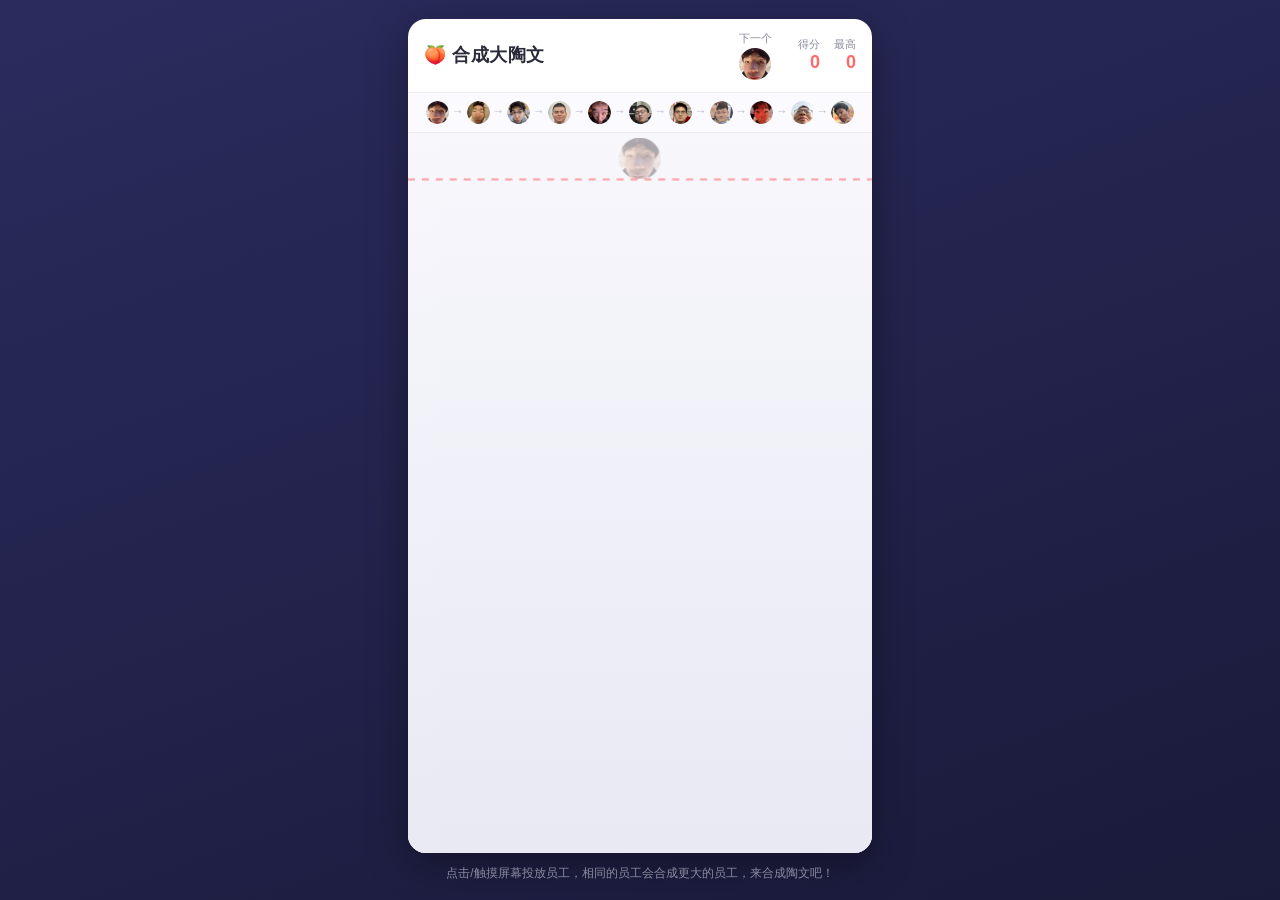
==== index.html @ 75e02ccc "修复：Service Worker 改网络优先 + 图片加载重试 + 版本号防缓存，解决旧缓存导致显示 emoji 的问题" ====
<!DOCTYPE html>
<html lang="zh-CN">
<head>
<meta charset="UTF-8">
<meta name="viewport" content="width=device-width, initial-scale=1.0, maximum-scale=1.0, user-scalable=no">
<title>合成大陶文</title>
<meta name="theme-color" content="#1a1a3a">
<link rel="manifest" href="manifest.json">
<link rel="apple-touch-icon" href="icons/icon-180.png">
<meta name="apple-mobile-web-app-capable" content="yes">
<meta name="mobile-web-app-capable" content="yes">
<meta name="apple-mobile-web-app-status-bar-style" content="black-translucent">
<meta name="apple-mobile-web-app-title" content="合成大陶文">
<style>
  :root {
    --bg1: #2b2b5e;
    --bg2: #1a1a3a;
    --panel: #ffffff;
    --accent: #ff6b6b;
    --ink: #2b2b3a;
    --muted: #8a8aa0;
  }
  * { box-sizing: border-box; -webkit-tap-highlight-color: transparent; }
  html, body {
    margin: 0;
    padding: 0;
    height: 100%;
    font-family: -apple-system, "PingFang SC", "Microsoft YaHei", "Segoe UI", sans-serif;
    background: linear-gradient(160deg, var(--bg1) 0%, var(--bg2) 100%);
    color: var(--ink);
    overflow: hidden;
    user-select: none;
    -webkit-user-select: none;
  }
  #app {
    height: 100%;
    display: flex;
    flex-direction: column;
    align-items: center;
    justify-content: center;
    gap: 12px;
    padding: 12px;
  }
  .panel {
    background: var(--panel);
    border-radius: 18px;
    box-shadow: 0 12px 40px rgba(0,0,0,.35);
    overflow: hidden;
    display: flex;
    flex-direction: column;
    max-width: 100%;
    max-height: 100%;
  }
  header {
    display: flex;
    align-items: center;
    justify-content: space-between;
    padding: 12px 16px;
    border-bottom: 1px solid #eee;
    gap: 12px;
  }
  .title {
    font-size: 18px;
    font-weight: 700;
    letter-spacing: .5px;
  }
  .scores { display: flex; align-items: center; gap: 14px; }
  .score-box { text-align: right; }
  .score-box .label { font-size: 11px; color: var(--muted); }
  .score-box .value { font-size: 18px; font-weight: 700; color: var(--accent); }
  .next-box {
    display: flex;
    flex-direction: column;
    align-items: center;
    justify-content: center;
    min-width: 58px;
  }
  .next-box .label { font-size: 11px; color: var(--muted); }
  .next-preview {
    margin-top: 2px;
    width: 32px; height: 32px;
    display: flex; align-items: center; justify-content: center;
  }
  .next-preview img { width: 32px; height: 32px; display: block; }
  .next-preview .next-emoji { font-size: 30px; line-height: 1; }
  .progression {
    display: flex;
    align-items: center;
    justify-content: center;
    gap: 0;
    padding: 8px 16px;
    background: #fafaff;
    border-bottom: 1px solid #eee;
    overflow: hidden;
  }
  .progression .pf-item {
    width: var(--pf, 24px);
    height: var(--pf, 24px);
    border-radius: 50%;
    object-fit: cover;
    flex: 0 0 auto;
    display: block;
  }
  .progression .pf-emoji {
    display: flex;
    align-items: center;
    justify-content: center;
    font-size: calc(var(--pf, 24px) * 0.86);
  }
  .progression .pf-arrow {
    color: #b9b9cc;
    font-size: calc(var(--pf, 24px) * 0.5);
    line-height: 1;
    margin: 0 3px;
    flex: 0 0 auto;
  }
  .stage {
    position: relative;
    display: flex;
    align-items: center;
    justify-content: center;
    background: #f4f4fa;
  }
  canvas { display: block; touch-action: none; }
  .overlay {
    position: absolute;
    inset: 0;
    display: flex;
    flex-direction: column;
    align-items: center;
    justify-content: center;
    background: rgba(20,20,40,.55);
    color: #fff;
    backdrop-filter: blur(2px);
    text-align: center;
    padding: 20px;
    transition: opacity .2s;
  }
  .overlay.hidden { opacity: 0; pointer-events: none; }
  .overlay h2 { margin: 0 0 6px; font-size: 26px; }
  .overlay p { margin: 4px 0; font-size: 15px; opacity: .9; }
  .overlay .final-score { font-size: 40px; font-weight: 800; margin: 8px 0; }
  .btn {
    margin-top: 16px;
    padding: 12px 34px;
    font-size: 16px;
    font-weight: 700;
    color: #fff;
    background: linear-gradient(135deg, #ff8a5c, #ff5e62);
    border: none;
    border-radius: 999px;
    cursor: pointer;
    box-shadow: 0 6px 18px rgba(255,94,98,.45);
  }
  .btn:active { transform: scale(.96); }
  .hint { font-size: 12px; color: var(--muted); text-align: center; }
</style>
</head>
<body>
<div id="app">
  <div class="panel">
    <header>
      <div class="title">🍑 合成大陶文</div>
      <div class="scores">
        <div class="next-box">
          <span class="label">下一个</span>
          <div id="nextPreview" class="next-preview"><span class="next-emoji">🍒</span></div>
        </div>
        <div class="score-box">
          <div class="label">得分</div>
          <div class="value" id="score">0</div>
        </div>
        <div class="score-box">
          <div class="label">最高</div>
          <div class="value" id="best">0</div>
        </div>
      </div>
    </header>
    <div class="progression" id="progression"></div>
    <div class="stage">
      <canvas id="game"></canvas>
      <div class="overlay" id="overlay">
        <h2>游戏结束</h2>
        <div class="final-score" id="finalScore">0</div>
        <p id="bestLine">最高分 0</p>
        <button class="btn" id="restartBtn">重新开始</button>
      </div>
    </div>
  </div>
  <div class="hint">点击/触摸屏幕投放员工，相同的员工会合成更大的员工，来合成陶文吧！</div>
</div>

<script>
(function () {
  "use strict";

  /* ============================================================
   * 水果数据 —— 替换图片的核心位置
   * ------------------------------------------------------------
   * 想用图片代替 Emoji 时，只需要给对应层级的 `image` 字段
   * 填上图片 URL / 路径（如 "assets/my-fruit.png"）即可，
   * 渲染函数会自动优先绘制图片。物理和游戏逻辑完全不用改。
   * 例：{ name:"樱桃", emoji:"🍒", image:"assets/cherry.png", r:18, score:1 }
   * ============================================================ */
  const FRUITS = [
    { name: "樱桃", emoji: "🍒", image: null, r: 18,  score: 1 },
    { name: "草莓", emoji: "🍓", image: null, r: 26,  score: 2 },
    { name: "葡萄", emoji: "🍇", image: null, r: 35,  score: 4 },
    { name: "柑橘", emoji: "🍊", image: null, r: 45,  score: 8 },
    { name: "柿子", emoji: "🍅", image: null, r: 56,  score: 16 },
    { name: "苹果", emoji: "🍎", image: null, r: 67,  score: 32 },
    { name: "梨",   emoji: "🍐", image: null, r: 79,  score: 64 },
    { name: "桃子", emoji: "🍑", image: null, r: 91,  score: 128 },
    { name: "菠萝", emoji: "🍍", image: null, r: 104, score: 256 },
    { name: "椰子", emoji: "🥥", image: null, r: 117, score: 512 },
    { name: "西瓜", emoji: "🍉", image: null, r: 132, score: 1024 },
  ];
  const TOP_TIER = FRUITS.length - 1; // 西瓜不会继续合成

  // 逻辑画布尺寸
  const W = 400;
  const H = 620;

  // 物理参数
  const G = 2000;          // 重力加速度 (px/s^2)
  const WALL_E = 0.3;      // 墙壁弹性
  const FRUIT_E = 0.25;    // 水果碰撞弹性
  const FLOOR_FRICTION = 0.9;
  const STEP_DT = 1 / 120; // 物理子步长
  const MAX_SPEED = 2200;
  const SLEEP_SPEED = 6;   // 低于该速度视为静止
  const DANGER_Y = 40;     // 危险线：果实顶边越过此线并持续停留则判负（越小越靠上、越简单）

  const canvas = document.getElementById("game");
  const ctx = canvas.getContext("2d");
  const scoreEl = document.getElementById("score");
  const bestEl = document.getElementById("best");
  const nextPreviewEl = document.getElementById("nextPreview");
  const progressionEl = document.getElementById("progression");
  const overlay = document.getElementById("overlay");
  const finalScoreEl = document.getElementById("finalScore");
  const bestLineEl = document.getElementById("bestLine");
  const restartBtn = document.getElementById("restartBtn");

  let fruits = [];        // 在场果实
  let pendingNew = [];    // 合成产生的新果实（下一轮并入）
  let particles = [];     // 合成粒子特效
  let score = 0;
  let best = 0;
  let nextTier = 0;
  let pointerX = W / 2;
  let gameOver = false;
  let acc = 0;
  let lastTime = performance.now();

  // 读取最高分
  try { best = parseInt(localStorage.getItem("suika_best") || "0", 10) || 0; } catch (e) { best = 0; }
  bestEl.textContent = best;

  function clamp(v, lo, hi) { return v < lo ? lo : (v > hi ? hi : v); }

  /* ---------- 图片素材（替换 emoji）----------
   * assets/fruit_00.png ... fruit_10.png 对应 11 个层级。
   * 若某张图片缺失或加载失败，会自动回退到该层级的 emoji。
   * -------------------------------------------- */
  const IMG_DIR = "assets";
  const IMG_VER = "2";
  function fruitImagePath(tier) {
    return IMG_DIR + "/fruit_" + String(tier).padStart(2, "0") + ".png?v=" + IMG_VER;
  }
  function loadFruitImages(onReady) {
    FRUITS.forEach((data, tier) => {
      const img = new Image();
      const base = fruitImagePath(tier);
      let tries = 0;
      img.onload = function () { if (onReady) onReady(); };
      img.onerror = function () {
        tries += 1;
        if (tries <= 3) {
          img.src = base + "&retry=" + tries + "&t=" + Date.now();
        } else if (onReady) {
          onReady();
        }
      };
      img.src = base;
      data.image = img;
    });
  }

  /* 「下一个」预览：图片已加载则显示图片，否则显示 emoji */
  function updateNextPreview() {
    const data = FRUITS[nextTier];
    const img = data.image;
    if (img && img.complete && img.naturalWidth > 0) {
      nextPreviewEl.innerHTML = '<img src="' + img.src + '" alt="">';
    } else {
      nextPreviewEl.innerHTML = '<span class="next-emoji">' + data.emoji + "</span>";
    }
  }

  /* 层级递增示意：11 个水果横排，用箭头连接 */
  function buildProgression() {
    let html = "";
    FRUITS.forEach((data, i) => {
      const img = data.image;
      const ready = img && img.complete && img.naturalWidth > 0;
      html += ready
        ? '<img class="pf-item" src="' + img.src + '" alt="">'
        : '<span class="pf-item pf-emoji">' + data.emoji + "</span>";
      if (i < FRUITS.length - 1) html += '<span class="pf-arrow">→</span>';
    });
    progressionEl.innerHTML = html;
  }

  function sizeProgression(panelWidth) {
    const n = FRUITS.length;
    const denom = n + 0.6 * (n - 1);
    let item = Math.floor((panelWidth - 64) / denom);
    item = Math.max(14, Math.min(32, item));
    progressionEl.style.setProperty("--pf", item + "px");
  }

  /* ---------- 随机选取下一个水果层级 ---------- */
  function randomTier() {
    let maxOnBoard = 0;
    for (const f of fruits) if (f.tier > maxOnBoard) maxOnBoard = f.tier;
    // 最高允许生成到 4 级，并随场上最高级逐步放开
    const cap = Math.min(4, maxOnBoard);
    return Math.floor(Math.random() * (cap + 1));
  }

  /* ---------- 生成 / 放置 ---------- */
  function spawnFruit(tier, x, y, vx, vy) {
    return {
      tier, x, y, vx: vx || 0, vy: vy || 0,
      r: FRUITS[tier].r,
      dead: false,
      above: 0,   // 在危险线上方停留的时间
    };
  }

  function drop(x) {
    if (gameOver) return;
    const r = FRUITS[nextTier].r;
    const jitter = (Math.random() - 0.5) * 40;
    const fx = clamp(x + jitter, r + 2, W - r - 2);
    fruits.push(spawnFruit(nextTier, fx, r + 2, 0, 60));
    nextTier = randomTier();
    updateNextPreview();
  }

  /* ---------- 合成 ---------- */
  function merge(a, b) {
    a.dead = true;
    b.dead = true;
    const tier = a.tier + 1;
    const mx = (a.x + b.x) / 2;
    const my = (a.y + b.y) / 2;
    const nf = spawnFruit(tier, mx, my, (a.vx + b.vx) / 2, -140);
    pendingNew.push(nf);
    score += FRUITS[a.tier].score;
    spawnMergeEffect(mx, my, tier);
  }

  function spawnMergeEffect(x, y, tier) {
    const color = ["#ffd166", "#ff8a5c", "#ff5e62", "#c7f464"][tier % 4];
    for (let i = 0; i < 10; i++) {
      const ang = Math.random() * Math.PI * 2;
      const sp = 60 + Math.random() * 180;
      particles.push({
        x, y,
        vx: Math.cos(ang) * sp,
        vy: Math.sin(ang) * sp - 60,
        life: 1,
        r: 2 + Math.random() * 4,
        color,
      });
    }
  }

  /* ---------- 墙壁碰撞 ---------- */
  function resolveWall(f) {
    if (f.x - f.r < 0) { f.x = f.r; f.vx = Math.abs(f.vx) * WALL_E; }
    else if (f.x + f.r > W) { f.x = W - f.r; f.vx = -Math.abs(f.vx) * WALL_E; }
    if (f.y + f.r > H) {
      f.y = H - f.r;
      f.vy = -Math.abs(f.vy) * WALL_E;
      f.vx *= FLOOR_FRICTION;
    }
    // 顶部开放（水果可略高于顶边以便触发结束判定），但限制不要飞出太远
    if (f.y - f.r < -80) { f.y = -80 + f.r; f.vy = Math.abs(f.vy) * 0.2; }
  }

  /* ---------- 果实间碰撞（非合成，仅物理分离与反弹） ---------- */
  function resolveCollision(a, b) {
    let dx = b.x - a.x, dy = b.y - a.y;
    let d = Math.hypot(dx, dy);
    const md = a.r + b.r;
    if (d >= md) return;
    let nx, ny;
    if (d < 1e-4) {
      const ang = Math.random() * Math.PI * 2;
      nx = Math.cos(ang); ny = Math.sin(ang); d = 1e-4;
    } else {
      nx = dx / d; ny = dy / d;
    }
    // 质量按面积近似
    const ma = a.r * a.r, mb = b.r * b.r;
    const total = ma + mb;
    // 位置校正
    const overlap = md - d;
    a.x -= nx * overlap * (mb / total);
    a.y -= ny * overlap * (mb / total);
    b.x += nx * overlap * (ma / total);
    b.y += ny * overlap * (ma / total);
    // 冲量
    const rvx = b.vx - a.vx, rvy = b.vy - a.vy;
    const vn = rvx * nx + rvy * ny;
    if (vn < 0) {
      const invSum = 1 / ma + 1 / mb;
      const j = -(1 + FRUIT_E) * vn / invSum;
      a.vx -= j * nx / ma; a.vy -= j * ny / ma;
      b.vx += j * nx / mb; b.vy += j * ny / mb;
    }
  }

  /* ---------- 物理子步 ---------- */
  function physicsStep(dt) {
    // 重力 + 积分
    for (const f of fruits) {
      f.vy += G * dt;
      f.vy = clamp(f.vy, -MAX_SPEED, MAX_SPEED);
      f.vx = clamp(f.vx, -MAX_SPEED, MAX_SPEED);
      f.x += f.vx * dt;
      f.y += f.vy * dt;
    }
    for (const f of fruits) resolveWall(f);

    // 碰撞 + 合成，多轮迭代处理级联合成
    for (let pass = 0; pass < 10; pass++) {
      let merged = false;
      const n = fruits.length;
      for (let i = 0; i < n; i++) {
        const a = fruits[i];
        if (a.dead) continue;
        for (let j = i + 1; j < n; j++) {
          const b = fruits[j];
          if (b.dead) continue;
          if (a.tier !== b.tier || a.tier >= TOP_TIER) continue;
          const dx = b.x - a.x, dy = b.y - a.y;
          const d2 = dx * dx + dy * dy;
          // 接触即合成：阈值取「半径和 + 0.5px」。
          // 之前用 0.9 倍要求重叠 10%，但碰撞分离会把水果推开到刚好接触（距离=半径和），
          // 导致卡在「接触但不重叠」永远无法合成。
          const md = (a.r + b.r) + 0.5;
          if (d2 < md * md) {
            merge(a, b);
            merged = true;
          }
        }
      }
      if (merged) {
        fruits = fruits.filter(f => !f.dead);
        fruits.push(...pendingNew);
        pendingNew = [];
        continue; // 重新扫描，处理级联合成
      }
      // 无合成时，多轮处理剩余重叠的物理分离，提升堆积稳定性
      for (let iter = 0; iter < 3; iter++) {
        for (let i = 0; i < fruits.length; i++) {
          const a = fruits[i];
          for (let j = i + 1; j < fruits.length; j++) {
            resolveCollision(a, fruits[j]);
          }
        }
      }
      break;
    }

    // 关键：碰撞位置校正可能把水果推出边界，最后再钳制一次，防止沉底 / 飞出
    for (const f of fruits) resolveWall(f);

    // 静止微调，避免永动抖动
    for (const f of fruits) {
      const sp = Math.hypot(f.vx, f.vy);
      if (sp < SLEEP_SPEED) { f.vx = 0; f.vy = 0; }
    }
  }

  /* ---------- 渲染 ---------- */
  // 统一绘制：优先画圆形头像图片，未加载则回退 emoji
  function drawFruitIcon(x, y, r, tier, alpha) {
    const data = FRUITS[tier];
    const img = data.image;
    ctx.save();
    if (alpha != null) ctx.globalAlpha = alpha;
    if (img && img.complete && img.naturalWidth > 0) {
      ctx.drawImage(img, x - r, y - r, r * 2, r * 2);
    } else {
      ctx.font = `${Math.floor(r * 1.7)}px "Apple Color Emoji","Segoe UI Emoji","Noto Color Emoji",sans-serif`;
      ctx.textAlign = "center";
      ctx.textBaseline = "middle";
      ctx.fillText(data.emoji, x, y + r * 0.05);
    }
    ctx.restore();
  }

  function drawFruit(f) {
    // 阴影
    ctx.save();
    ctx.globalAlpha = 0.15;
    ctx.fillStyle = "#000";
    ctx.beginPath();
    ctx.ellipse(f.x + 3, f.y + f.r * 0.7, f.r * 0.85, f.r * 0.28, 0, 0, Math.PI * 2);
    ctx.fill();
    ctx.restore();

    drawFruitIcon(f.x, f.y, f.r, f.tier, null);
  }

  function drawParticles() {
    for (const p of particles) {
      ctx.globalAlpha = p.life;
      ctx.fillStyle = p.color;
      ctx.beginPath();
      ctx.arc(p.x, p.y, p.r, 0, Math.PI * 2);
      ctx.fill();
    }
    ctx.globalAlpha = 1;
  }

  function render() {
    // 背景
    const bg = ctx.createLinearGradient(0, 0, 0, H);
    bg.addColorStop(0, "#f7f7fc");
    bg.addColorStop(1, "#e9e9f4");
    ctx.fillStyle = bg;
    ctx.fillRect(0, 0, W, H);

    // 危险线
    ctx.save();
    ctx.strokeStyle = "rgba(255,94,98,.5)";
    ctx.lineWidth = 2;
    ctx.setLineDash([6, 6]);
    ctx.beginPath();
    ctx.moveTo(0, DANGER_Y);
    ctx.lineTo(W, DANGER_Y);
    ctx.stroke();
    ctx.restore();

    for (const f of fruits) drawFruit(f);
    drawParticles();

    // 下落预览（幽灵水果）
    if (!gameOver && pointerX !== null) {
      const r = FRUITS[nextTier].r;
      const gx = clamp(pointerX, r + 2, W - r - 2);
      drawFruitIcon(gx, r + 4, r, nextTier, 0.35);
    }
  }

  /* ---------- 粒子更新 ---------- */
  function updateParticles(dt) {
    for (const p of particles) {
      p.x += p.vx * dt;
      p.y += p.vy * dt;
      p.vy += 400 * dt;
      p.life -= dt * 2.2;
    }
    particles = particles.filter(p => p.life > 0);
  }

  /* ---------- 结束判定 ---------- */
  function updateGameOver(dt) {
    if (gameOver) return;
    for (const f of fruits) {
      // 只要果实「顶边」持续越过危险线（被堆满的果堆托住），累计时间。
      // 用顶边而非中心点判断：大水果（如西瓜）顶边已越界时中心点仍在下方，用中心点会漏判。
      if (f.y - f.r < DANGER_Y) {
        f.above += dt;
        if (f.above > 1.5) { doGameOver(); return; }
      } else {
        f.above = 0;
      }
    }
  }

  function doGameOver() {
    gameOver = true;
    if (score > best) {
      best = score;
      try { localStorage.setItem("suika_best", String(best)); } catch (e) {}
      bestEl.textContent = best;
    }
    finalScoreEl.textContent = score;
    bestLineEl.textContent = "最高分 " + best;
    overlay.classList.remove("hidden");
  }

  function restart() {
    fruits = [];
    pendingNew = [];
    particles = [];
    score = 0;
    scoreEl.textContent = "0";
    nextTier = randomTier();
    updateNextPreview();
    gameOver = false;
    acc = 0;
    overlay.classList.add("hidden");
  }

  /* ---------- 主循环 ---------- */
  function loop(t) {
    let dt = (t - lastTime) / 1000;
    lastTime = t;
    if (dt > 0.05) dt = 0.05; // 防止切后台后跳帧

    if (!gameOver) {
      acc += dt;
      while (acc >= STEP_DT) {
        physicsStep(STEP_DT);
        acc -= STEP_DT;
      }
      updateGameOver(dt);
    }
    updateParticles(dt);

    scoreEl.textContent = score;
    render();
    requestAnimationFrame(loop);
  }

  /* ---------- 输入 ---------- */
  function getLogicalX(clientX) {
    const rect = canvas.getBoundingClientRect();
    return clamp((clientX - rect.left) / rect.width * W, FRUITS[0].r + 2, W - FRUITS[0].r - 2);
  }

  canvas.addEventListener("pointermove", (e) => {
    pointerX = getLogicalX(e.clientX);
  });
  canvas.addEventListener("pointerdown", (e) => {
    pointerX = getLogicalX(e.clientX);
    drop(pointerX);
  });

  restartBtn.addEventListener("click", restart);
  restartBtn.addEventListener("pointerdown", (e) => e.stopPropagation());

  /* ---------- 响应式尺寸 ---------- */
  function resize() {
    const dpr = window.devicePixelRatio || 1;
    const panel = document.querySelector(".panel");
    const headerH = document.querySelector("header").offsetHeight;
    const hintH = document.querySelector(".hint").offsetHeight;

    // 可用空间必须扣掉页头、底部提示和间距，否则游戏底部（地板）会被裁掉
    const availW = window.innerWidth - 24;
    sizeProgression(availW);
    const progH = progressionEl.offsetHeight;

    const availH = window.innerHeight - headerH - hintH - progH - 40;
    const scale = Math.max(0.3, Math.min(availW / W, availH / H, 1.6));
    const dispW = Math.floor(W * scale);
    const dispH = Math.floor(H * scale);

    canvas.style.width = dispW + "px";
    canvas.style.height = dispH + "px";
    panel.style.width = dispW + "px";
    sizeProgression(dispW);

    // 内部分辨率按实际显示尺寸 × dpr，保证高清且逻辑坐标精确对应
    const k = scale * dpr;
    canvas.width = Math.round(W * k);
    canvas.height = Math.round(H * k);
    ctx.setTransform(k, 0, 0, k, 0, 0);
  }
  window.addEventListener("resize", resize);

  /* ---------- 启动 ---------- */
  restart();
  buildProgression();
  resize();
  // 预加载圆形头像图片；加载完成后刷新「下一个」预览与层级示意（游戏无需等待，先以 emoji 兜底）
  loadFruitImages(function () { updateNextPreview(); buildProgression(); });
  requestAnimationFrame(loop);
})();

// 注册 Service Worker（仅 HTTPS / localhost 生效，用于离线与「添加到主屏幕」安装）
if ("serviceWorker" in navigator) {
  window.addEventListener("load", function () {
    navigator.serviceWorker.register("sw.js").catch(function () {});
  });
}
</script>
</body>
</html>
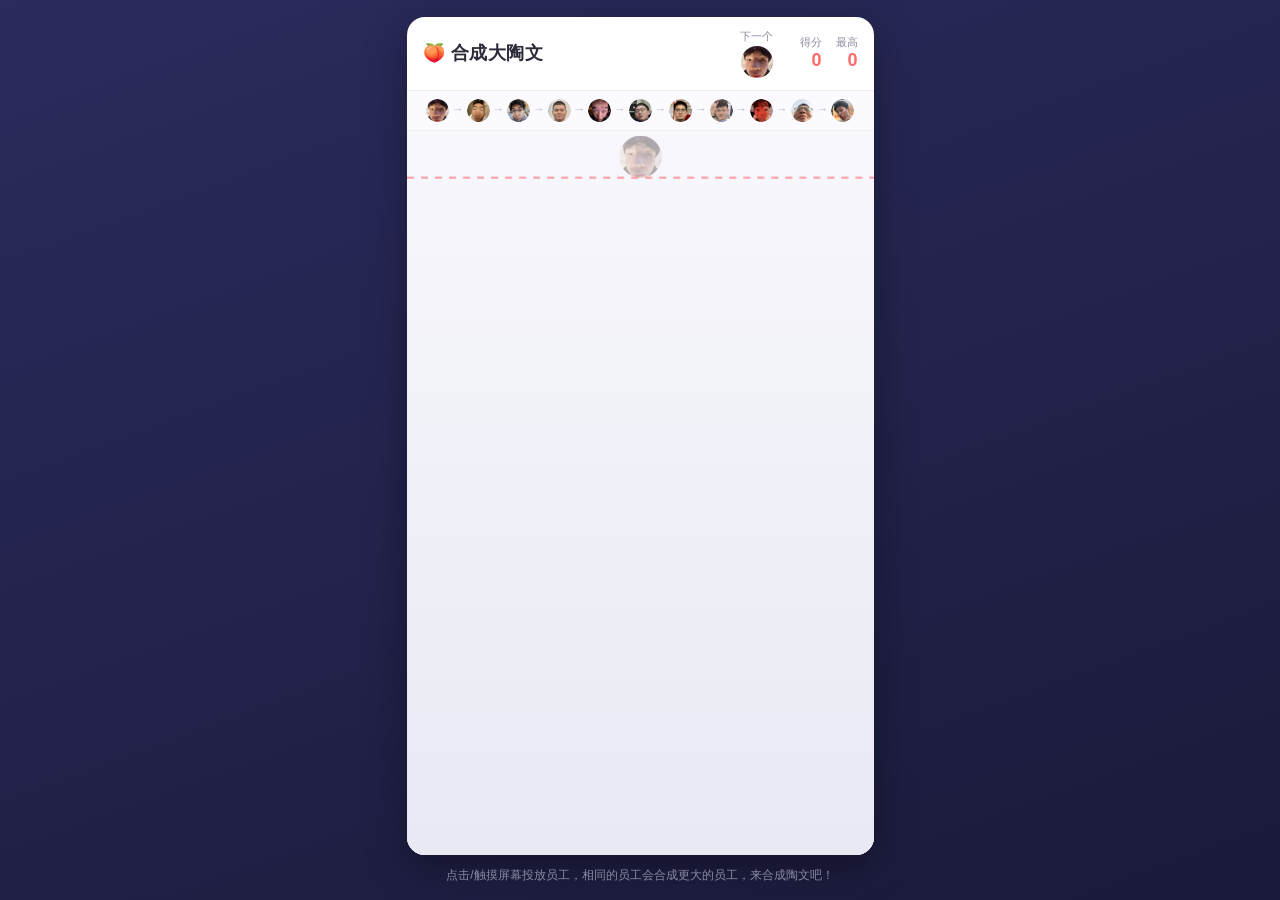
==== commit d3f783ee: "移动端适配：100dvh 动态视口高度 + 安全区(刘海/底部) + 视口变化监听，修复底部被裁" ====
--- a/index.html
+++ b/index.html
@@ -2,7 +2,7 @@
 <html lang="zh-CN">
 <head>
 <meta charset="UTF-8">
-<meta name="viewport" content="width=device-width, initial-scale=1.0, maximum-scale=1.0, user-scalable=no">
+<meta name="viewport" content="width=device-width, initial-scale=1.0, maximum-scale=1.0, user-scalable=no, viewport-fit=cover">
 <title>合成大陶文</title>
 <meta name="theme-color" content="#1a1a3a">
 <link rel="manifest" href="manifest.json">
@@ -29,17 +29,20 @@
     background: linear-gradient(160deg, var(--bg1) 0%, var(--bg2) 100%);
     color: var(--ink);
     overflow: hidden;
+    overscroll-behavior: none;
     user-select: none;
     -webkit-user-select: none;
   }
   #app {
-    height: 100%;
+    width: 100%;
+    height: 100vh;
+    height: 100dvh;
     display: flex;
     flex-direction: column;
     align-items: center;
     justify-content: center;
     gap: 12px;
-    padding: 12px;
+    padding: max(12px, env(safe-area-inset-top)) max(12px, env(safe-area-inset-right)) max(12px, env(safe-area-inset-bottom)) max(12px, env(safe-area-inset-left));
   }
   .panel {
     background: var(--panel);
@@ -651,16 +654,24 @@
   /* ---------- 响应式尺寸 ---------- */
   function resize() {
     const dpr = window.devicePixelRatio || 1;
+    const appEl = document.getElementById("app");
     const panel = document.querySelector(".panel");
     const headerH = document.querySelector("header").offsetHeight;
     const hintH = document.querySelector(".hint").offsetHeight;
 
-    // 可用空间必须扣掉页头、底部提示和间距，否则游戏底部（地板）会被裁掉
-    const availW = window.innerWidth - 24;
+    // 以 #app 实际渲染尺寸为准：它已包含动态视口高度(100dvh)与安全区，避免底部被裁
+    const cs = getComputedStyle(appEl);
+    const padL = parseFloat(cs.paddingLeft) || 0;
+    const padR = parseFloat(cs.paddingRight) || 0;
+    const padT = parseFloat(cs.paddingTop) || 0;
+    const padB = parseFloat(cs.paddingBottom) || 0;
+    const gap = parseFloat(cs.rowGap) || 12;
+
+    const availW = appEl.clientWidth - padL - padR;
     sizeProgression(availW);
     const progH = progressionEl.offsetHeight;
 
-    const availH = window.innerHeight - headerH - hintH - progH - 40;
+    const availH = appEl.clientHeight - padT - padB - hintH - gap - headerH - progH;
     const scale = Math.max(0.3, Math.min(availW / W, availH / H, 1.6));
     const dispW = Math.floor(W * scale);
     const dispH = Math.floor(H * scale);
@@ -677,6 +688,14 @@
     ctx.setTransform(k, 0, 0, k, 0, 0);
   }
   window.addEventListener("resize", resize);
+  window.addEventListener("orientationchange", function () { setTimeout(resize, 250); });
+  if (window.visualViewport) {
+    window.visualViewport.addEventListener("resize", resize);
+  }
+  window.addEventListener("load", function () { resize(); setTimeout(resize, 300); });
+  if (document.fonts && document.fonts.ready) {
+    document.fonts.ready.then(function () { resize(); });
+  }
 
   /* ---------- 启动 ---------- */
   restart();
@@ -687,10 +706,19 @@
   requestAnimationFrame(loop);
 })();
 
-// 注册 Service Worker（仅 HTTPS / localhost 生效，用于离线与「添加到主屏幕」安装）
+// 注册 Service Worker；发现新版本后自动接管并刷新一次，避免访客停留在旧缓存
 if ("serviceWorker" in navigator) {
+  var hadController = !!navigator.serviceWorker.controller;
+  var swReloaded = false;
+  navigator.serviceWorker.addEventListener("controllerchange", function () {
+    if (!hadController || swReloaded) return;
+    swReloaded = true;
+    location.reload();
+  });
   window.addEventListener("load", function () {
-    navigator.serviceWorker.register("sw.js").catch(function () {});
+    navigator.serviceWorker.register("sw.js", { updateViaCache: "none" }).then(function (reg) {
+      reg.update();
+    }).catch(function () {});
   });
 }
 </script>
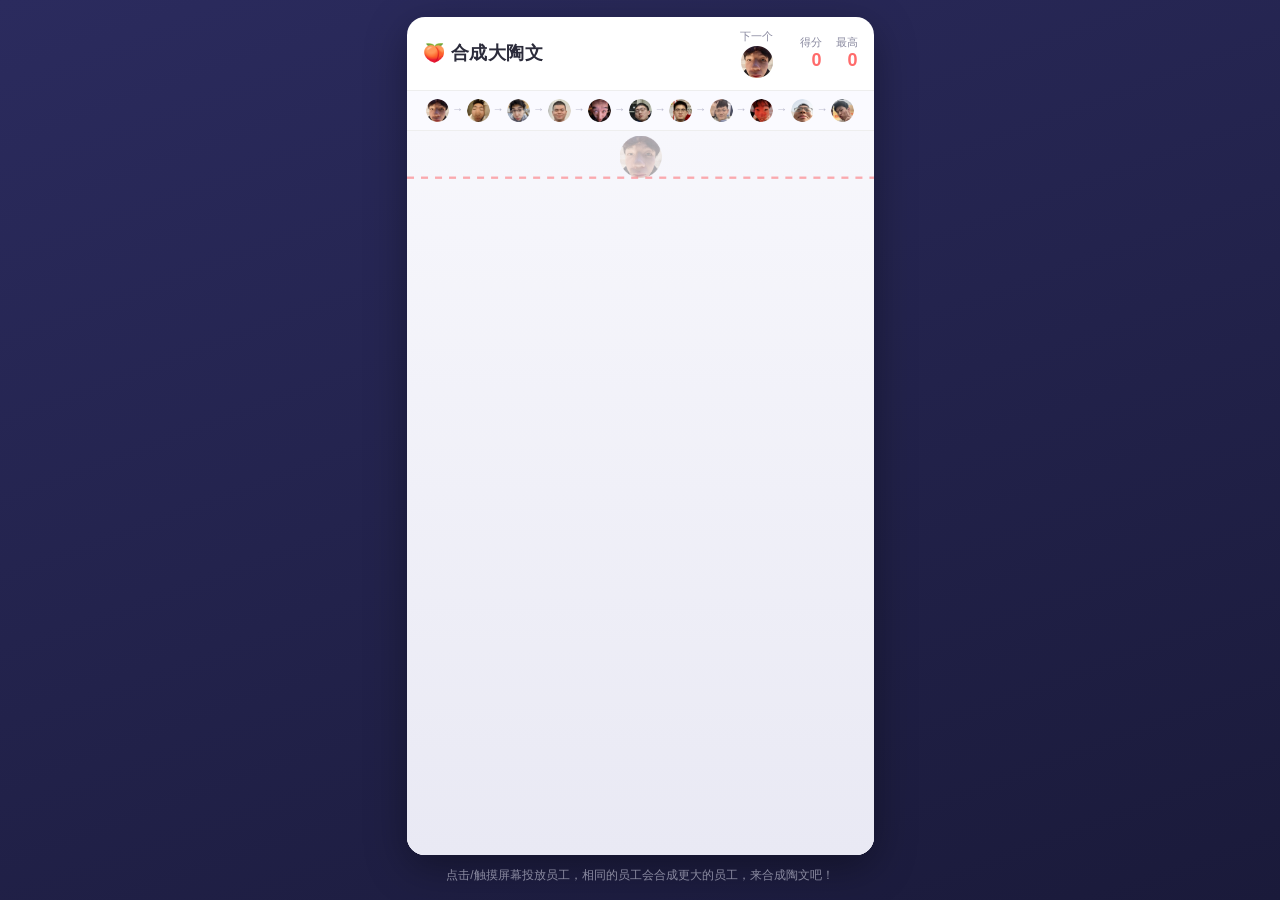
==== commit 94184c39: "图片改用 WebP（体积缩小12.5倍）+ PNG 兜底 + 重试，解决微信内置浏览器加载慢/失败退化成 emoji" ====
--- a/index.html
+++ b/index.html
@@ -263,29 +263,32 @@
   function clamp(v, lo, hi) { return v < lo ? lo : (v > hi ? hi : v); }
 
   /* ---------- 图片素材（替换 emoji）----------
-   * assets/fruit_00.png ... fruit_10.png 对应 11 个层级。
-   * 若某张图片缺失或加载失败，会自动回退到该层级的 emoji。
+   * assets/fruit_00 ... fruit_10 对应 11 个层级；优先加载 webp（体积小），失败退回 png。
+   * 若都失败则自动回退到该层级的 emoji。
    * -------------------------------------------- */
   const IMG_DIR = "assets";
-  const IMG_VER = "2";
-  function fruitImagePath(tier) {
-    return IMG_DIR + "/fruit_" + String(tier).padStart(2, "0") + ".png?v=" + IMG_VER;
+  const IMG_VER = "3";
+  function fruitImageUrls(tier) {
+    const base = IMG_DIR + "/fruit_" + String(tier).padStart(2, "0");
+    return [base + ".webp?v=" + IMG_VER, base + ".png?v=" + IMG_VER];
   }
   function loadFruitImages(onReady) {
     FRUITS.forEach((data, tier) => {
       const img = new Image();
-      const base = fruitImagePath(tier);
-      let tries = 0;
+      const urls = fruitImageUrls(tier);
+      let i = 0;
+      let retries = 0;
+      const setSrc = function () {
+        img.src = urls[i] + (retries > 0 ? "&r=" + retries + "&t=" + Date.now() : "");
+      };
       img.onload = function () { if (onReady) onReady(); };
       img.onerror = function () {
-        tries += 1;
-        if (tries <= 3) {
-          img.src = base + "&retry=" + tries + "&t=" + Date.now();
-        } else if (onReady) {
-          onReady();
-        }
+        if (i < urls.length - 1) { i += 1; retries = 0; setSrc(); return; }
+        retries += 1;
+        if (retries <= 2) { setSrc(); return; }
+        if (onReady) onReady();
       };
-      img.src = base;
+      setSrc();
       data.image = img;
     });
   }
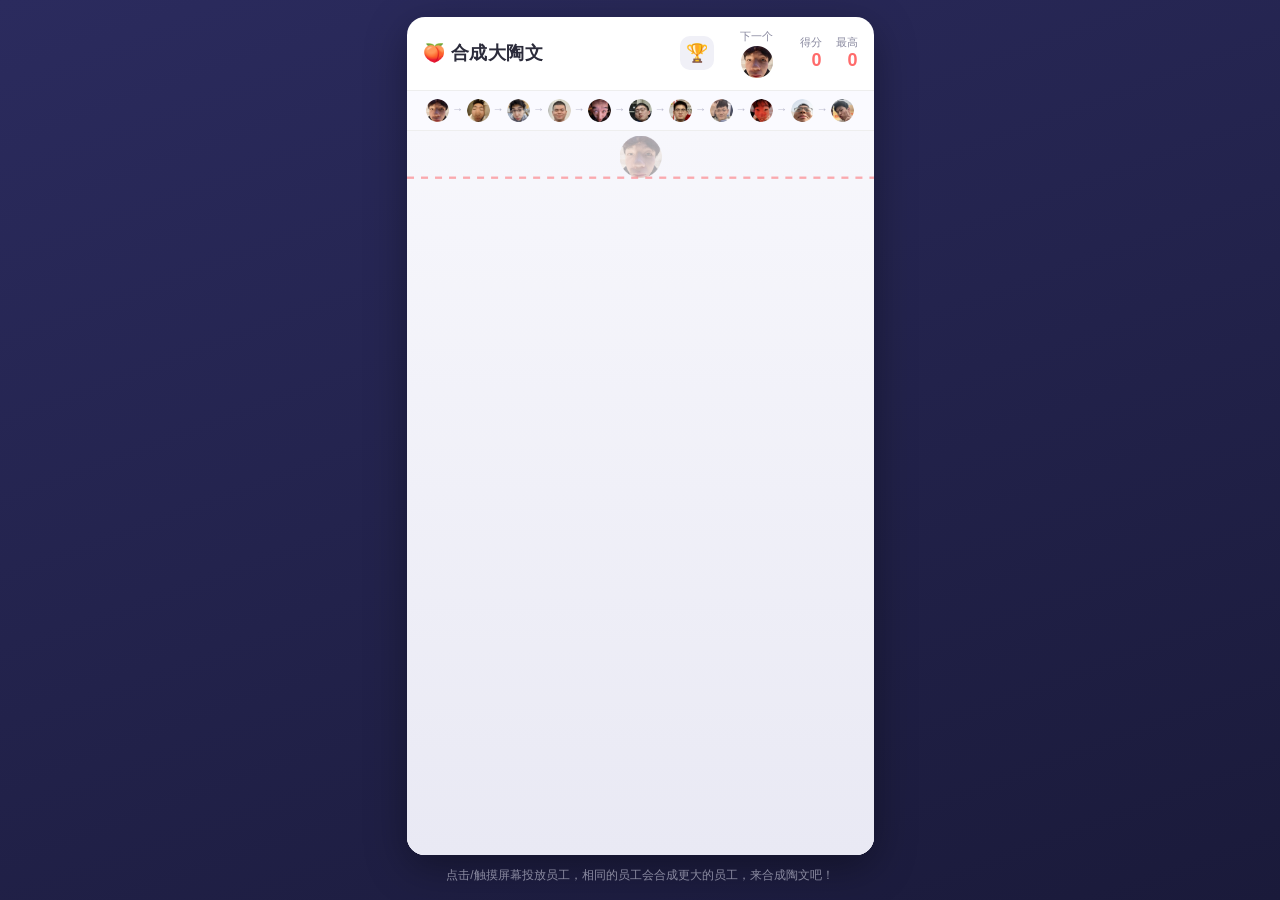
==== commit 081bd160: "新增排行榜：昵称+最高分，基于 npoint.io 免注册后端（头部🏆按钮、结束弹窗提交昵称）" ====
--- a/index.html
+++ b/index.html
@@ -157,6 +157,57 @@
   }
   .btn:active { transform: scale(.96); }
   .hint { font-size: 12px; color: var(--muted); text-align: center; }
+  .icon-btn {
+    width: 34px; height: 34px; padding: 0; flex: 0 0 auto;
+    border: none; border-radius: 10px; background: #f0f0f7;
+    font-size: 18px; line-height: 1; cursor: pointer;
+    display: flex; align-items: center; justify-content: center;
+  }
+  .icon-btn:active { transform: scale(.94); }
+  .submit-area {
+    width: 100%; max-width: 280px; margin-top: 14px;
+    display: flex; flex-direction: column; align-items: center; gap: 8px;
+  }
+  .name-input {
+    width: 100%; padding: 10px 14px; font-size: 15px; text-align: center;
+    border: 1px solid rgba(255,255,255,.55); border-radius: 999px;
+    background: rgba(255,255,255,.95); color: #2b2b3a; outline: none;
+  }
+  .submit-area .btn { margin-top: 0; padding: 10px 26px; font-size: 15px; }
+  .btn-ghost { background: rgba(255,255,255,.2); box-shadow: none; }
+  .btn:disabled { opacity: .6; }
+  .submit-msg { min-height: 16px; margin: 0; font-size: 12px; opacity: .95; }
+  .modal {
+    position: fixed; inset: 0; z-index: 50;
+    display: flex; align-items: center; justify-content: center;
+    background: rgba(20,20,40,.6); backdrop-filter: blur(2px); padding: 20px;
+  }
+  .modal.hidden { display: none; }
+  .modal-card {
+    width: 100%; max-width: 360px; max-height: 80vh;
+    background: #fff; border-radius: 18px; overflow: hidden;
+    display: flex; flex-direction: column;
+    box-shadow: 0 20px 60px rgba(0,0,0,.4);
+  }
+  .modal-head {
+    display: flex; align-items: center; justify-content: space-between;
+    padding: 14px 16px; border-bottom: 1px solid #eee;
+    font-weight: 700; font-size: 17px;
+  }
+  .modal-close {
+    width: 30px; height: 30px; border: none; border-radius: 8px;
+    background: #f0f0f7; color: #666; font-size: 15px; cursor: pointer;
+  }
+  .lb-list { overflow-y: auto; padding: 6px 0; }
+  .lb-row { display: flex; align-items: center; gap: 12px; padding: 10px 16px; font-size: 15px; }
+  .lb-row.me { background: #fff5f0; }
+  .lb-rank { width: 28px; text-align: center; font-weight: 700; color: #b9b9cc; flex: 0 0 auto; }
+  .lb-rank.top1 { color: #ffb300; }
+  .lb-rank.top2 { color: #9aa4b2; }
+  .lb-rank.top3 { color: #cd7f32; }
+  .lb-name { flex: 1 1 auto; overflow: hidden; text-overflow: ellipsis; white-space: nowrap; }
+  .lb-score { font-weight: 700; color: var(--accent); flex: 0 0 auto; }
+  .lb-empty { padding: 30px 16px; text-align: center; color: #999; font-size: 14px; }
 </style>
 </head>
 <body>
@@ -165,6 +216,7 @@
     <header>
       <div class="title">🍑 合成大陶文</div>
       <div class="scores">
+        <button class="icon-btn" id="lbBtn" title="排行榜" aria-label="排行榜">🏆</button>
         <div class="next-box">
           <span class="label">下一个</span>
           <div id="nextPreview" class="next-preview"><span class="next-emoji">🍒</span></div>
@@ -186,11 +238,25 @@
         <h2>游戏结束</h2>
         <div class="final-score" id="finalScore">0</div>
         <p id="bestLine">最高分 0</p>
-        <button class="btn" id="restartBtn">重新开始</button>
+        <div class="submit-area">
+          <input id="nameInput" class="name-input" maxlength="12" placeholder="输入昵称，参与排行榜" autocomplete="off">
+          <button class="btn" id="submitBtn">提交到排行榜</button>
+          <p class="submit-msg" id="submitMsg"></p>
+        </div>
+        <button class="btn btn-ghost" id="restartBtn">重新开始</button>
       </div>
     </div>
   </div>
   <div class="hint">点击/触摸屏幕投放员工，相同的员工会合成更大的员工，来合成陶文吧！</div>
+  <div class="modal hidden" id="lbModal">
+    <div class="modal-card">
+      <div class="modal-head">
+        <span>🏆 排行榜</span>
+        <button class="modal-close" id="lbClose" aria-label="关闭">✕</button>
+      </div>
+      <div class="lb-list" id="lbList"></div>
+    </div>
+  </div>
 </div>
 
 <script>
@@ -244,6 +310,13 @@
   const finalScoreEl = document.getElementById("finalScore");
   const bestLineEl = document.getElementById("bestLine");
   const restartBtn = document.getElementById("restartBtn");
+  const lbBtn = document.getElementById("lbBtn");
+  const lbModal = document.getElementById("lbModal");
+  const lbClose = document.getElementById("lbClose");
+  const lbListEl = document.getElementById("lbList");
+  const nameInputEl = document.getElementById("nameInput");
+  const submitBtn = document.getElementById("submitBtn");
+  const submitMsgEl = document.getElementById("submitMsg");
 
   let fruits = [];        // 在场果实
   let pendingNew = [];    // 合成产生的新果实（下一轮并入）
@@ -600,6 +673,10 @@
     }
     finalScoreEl.textContent = score;
     bestLineEl.textContent = "最高分 " + best;
+    nameInputEl.value = getPlayerName();
+    submitMsgEl.textContent = "";
+    submitBtn.disabled = false;
+    submitBtn.textContent = "提交到排行榜";
     overlay.classList.remove("hidden");
   }
 
@@ -615,6 +692,126 @@
     acc = 0;
     overlay.classList.add("hidden");
   }
+
+  /* ---------- 排行榜（npoint.io 免注册后端）---------- */
+  const LB_URL = "https://api.npoint.io/185a063ec1ec8a38a5f7";
+  const LB_MAX = 50;
+  const LB_SHOW = 20;
+
+  function getPlayerId() {
+    let id = "";
+    try { id = localStorage.getItem("suika_pid") || ""; } catch (e) {}
+    if (!id) {
+      id = "p" + Date.now().toString(36) + Math.random().toString(36).slice(2, 8);
+      try { localStorage.setItem("suika_pid", id); } catch (e) {}
+    }
+    return id;
+  }
+  function getPlayerName() {
+    try { return localStorage.getItem("suika_name") || ""; } catch (e) { return ""; }
+  }
+  function setPlayerName(n) {
+    try { localStorage.setItem("suika_name", n); } catch (e) {}
+  }
+
+  function escapeHtml(s) {
+    const map = { "&": "&amp;", "<": "&lt;", ">": "&gt;", '"': "&quot;", "'": "&#39;" };
+    let out = "";
+    for (const ch of String(s)) out += map[ch] || ch;
+    return out;
+  }
+
+  async function lbFetch() {
+    const resp = await fetch(LB_URL + "?t=" + Date.now());
+    if (!resp.ok) throw new Error("HTTP " + resp.status);
+    const data = await resp.json();
+    return (data && Array.isArray(data.scores)) ? data.scores : [];
+  }
+
+  function lbNormalize(list) {
+    const map = new Map();
+    for (const e of list) {
+      if (!e || typeof e.score !== "number" || !isFinite(e.score)) continue;
+      const id = e.id || ("n:" + (e.name || "") + ":" + (e.t || ""));
+      const cur = map.get(id);
+      if (!cur || e.score > cur.score) {
+        map.set(id, {
+          id: id,
+          name: String(e.name || "玩家").slice(0, 12),
+          score: Math.max(0, Math.floor(e.score)),
+          t: e.t || 0
+        });
+      }
+    }
+    return Array.from(map.values()).sort(function (a, b) { return b.score - a.score; });
+  }
+
+  async function lbSubmit(name, score) {
+    const id = getPlayerId();
+    let list = [];
+    try { list = await lbFetch(); } catch (e) {}
+    list.push({ id: id, name: name, score: score, t: Date.now() });
+    const top = lbNormalize(list).slice(0, LB_MAX);
+    const resp = await fetch(LB_URL, {
+      method: "POST",
+      headers: { "Content-Type": "application/json" },
+      body: JSON.stringify({ scores: top })
+    });
+    if (!resp.ok) throw new Error("HTTP " + resp.status);
+    return top;
+  }
+
+  function renderLeaderboard(list) {
+    if (!list.length) {
+      lbListEl.innerHTML = '<div class="lb-empty">还没有人上榜，快来当第一个吧～</div>';
+      return;
+    }
+    const myId = getPlayerId();
+    let html = "";
+    list.slice(0, LB_SHOW).forEach(function (e, i) {
+      const rank = i + 1;
+      const rankCls = "lb-rank" + (rank <= 3 ? " top" + rank : "");
+      const meCls = (e.id === myId) ? " me" : "";
+      html += '<div class="lb-row' + meCls + '">'
+        + '<span class="' + rankCls + '">' + rank + "</span>"
+        + '<span class="lb-name">' + escapeHtml(e.name) + "</span>"
+        + '<span class="lb-score">' + e.score + "</span>"
+        + "</div>";
+    });
+    lbListEl.innerHTML = html;
+  }
+
+  function openLeaderboard() {
+    lbModal.classList.remove("hidden");
+    lbListEl.innerHTML = '<div class="lb-empty">加载中…</div>';
+    lbFetch().then(function (list) {
+      renderLeaderboard(lbNormalize(list));
+    }).catch(function () {
+      lbListEl.innerHTML = '<div class="lb-empty">加载失败，请检查网络后重试</div>';
+    });
+  }
+
+  lbBtn.addEventListener("click", openLeaderboard);
+  lbClose.addEventListener("click", function () { lbModal.classList.add("hidden"); });
+  lbModal.addEventListener("click", function (e) {
+    if (e.target === lbModal) lbModal.classList.add("hidden");
+  });
+
+  submitBtn.addEventListener("click", function () {
+    const name = (nameInputEl.value || "").trim().slice(0, 12);
+    if (!name) { submitMsgEl.textContent = "请先输入昵称"; return; }
+    if (score <= 0) { submitMsgEl.textContent = "分数为 0，先去玩一局吧"; return; }
+    setPlayerName(name);
+    submitBtn.disabled = true;
+    submitMsgEl.textContent = "提交中…";
+    lbSubmit(name, score).then(function () {
+      submitBtn.textContent = "已提交";
+      submitMsgEl.textContent = "✅ 已提交到排行榜";
+    }).catch(function () {
+      submitBtn.disabled = false;
+      submitMsgEl.textContent = "提交失败，请检查网络后重试";
+    });
+  });
 
   /* ---------- 主循环 ---------- */
   function loop(t) {
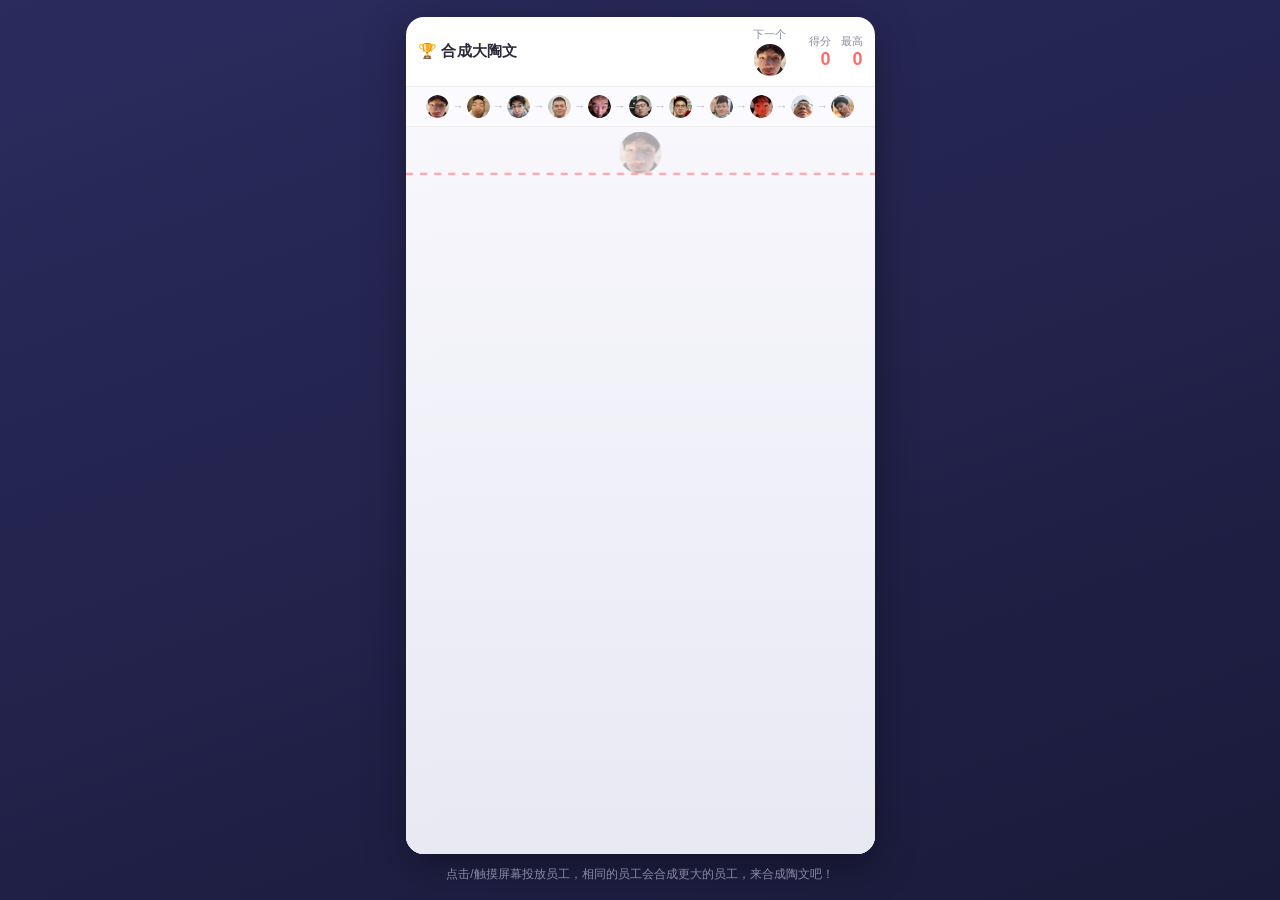
==== commit 92d2ad07: "头部调整：🏆改为标题左侧图标（兼排行榜入口）、标题字号调小且不换行、移除独立按钮" ====
--- a/index.html
+++ b/index.html
@@ -58,18 +58,21 @@
     display: flex;
     align-items: center;
     justify-content: space-between;
-    padding: 12px 16px;
+    padding: 10px 12px;
     border-bottom: 1px solid #eee;
-    gap: 12px;
+    gap: 8px;
   }
   .title {
-    font-size: 18px;
+    font-size: 15px;
     font-weight: 700;
-    letter-spacing: .5px;
-  }
-  .scores { display: flex; align-items: center; gap: 14px; }
+    letter-spacing: .3px;
+    white-space: nowrap;
+    cursor: pointer;
+    flex: 0 0 auto;
+  }
+  .scores { display: flex; align-items: center; gap: 10px; flex: 0 0 auto; }
   .score-box { text-align: right; }
-  .score-box .label { font-size: 11px; color: var(--muted); }
+  .score-box .label { font-size: 11px; color: var(--muted); white-space: nowrap; }
   .score-box .value { font-size: 18px; font-weight: 700; color: var(--accent); }
   .next-box {
     display: flex;
@@ -78,7 +81,7 @@
     justify-content: center;
     min-width: 58px;
   }
-  .next-box .label { font-size: 11px; color: var(--muted); }
+  .next-box .label { font-size: 11px; color: var(--muted); white-space: nowrap; }
   .next-preview {
     margin-top: 2px;
     width: 32px; height: 32px;
@@ -157,13 +160,6 @@
   }
   .btn:active { transform: scale(.96); }
   .hint { font-size: 12px; color: var(--muted); text-align: center; }
-  .icon-btn {
-    width: 34px; height: 34px; padding: 0; flex: 0 0 auto;
-    border: none; border-radius: 10px; background: #f0f0f7;
-    font-size: 18px; line-height: 1; cursor: pointer;
-    display: flex; align-items: center; justify-content: center;
-  }
-  .icon-btn:active { transform: scale(.94); }
   .submit-area {
     width: 100%; max-width: 280px; margin-top: 14px;
     display: flex; flex-direction: column; align-items: center; gap: 8px;
@@ -214,9 +210,8 @@
 <div id="app">
   <div class="panel">
     <header>
-      <div class="title">🍑 合成大陶文</div>
+      <div class="title" id="lbBtn" role="button" tabindex="0" title="查看排行榜">🏆 合成大陶文</div>
       <div class="scores">
-        <button class="icon-btn" id="lbBtn" title="排行榜" aria-label="排行榜">🏆</button>
         <div class="next-box">
           <span class="label">下一个</span>
           <div id="nextPreview" class="next-preview"><span class="next-emoji">🍒</span></div>
